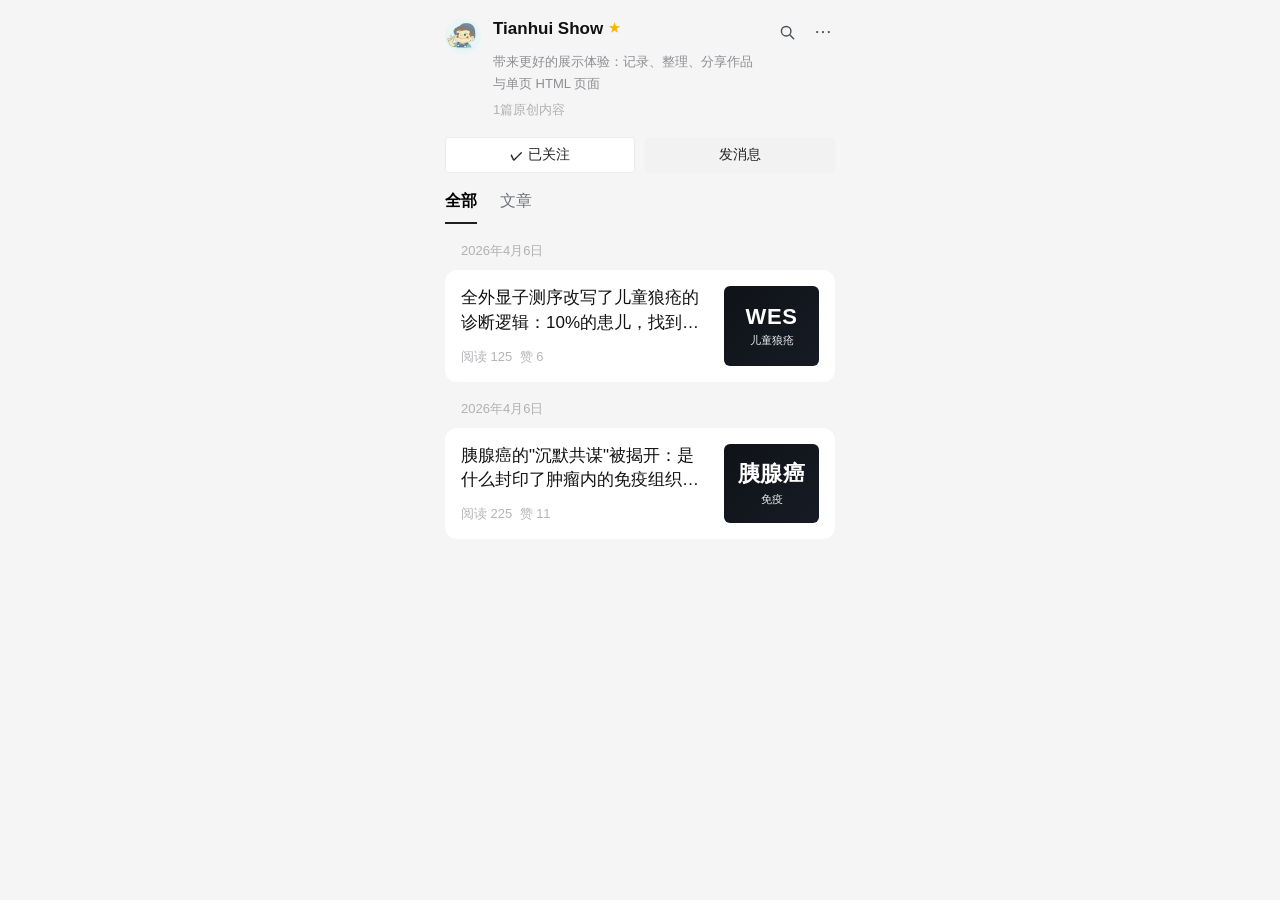
==== index.html @ ac1d1310 "初始创建" ====
<!doctype html>
<html lang="zh-CN">
<head>
  <meta charset="utf-8" />
  <meta name="viewport" content="width=device-width, initial-scale=1" />
  <title>Tianhui Show</title>
  <meta
    name="description"
    content="用于展示单页 HTML 作品与学术内容的静态站点，可直接通过链接访问。"
  />
  <link rel="stylesheet" href="/styles.css" />
</head>
<body>
  <main class="page">
    <section class="wechat-home">
      <header class="account-header">
        <div class="account-main">
          <img class="avatar" src="/assets/avatar.jpeg" alt="头像" />
          <div class="account-copy">
            <div class="account-title-row">
              <h1 class="account-name">Tianhui Show</h1>
              <span class="account-badge">★</span>
            </div>
            <p class="account-desc">带来更好的展示体验：记录、整理、分享作品与单页 HTML 页面</p>
            <p class="account-meta">1篇原创内容</p>
          </div>
        </div>

        <div class="account-tools" aria-hidden="true">
          <span class="tool-icon">
            <svg viewBox="0 0 24 24" role="img" aria-hidden="true">
              <circle cx="11" cy="11" r="5.7"></circle>
              <path d="M15.6 15.6L20 20"></path>
            </svg>
          </span>
          <span class="tool-icon">
            <svg viewBox="0 0 24 24" role="img" aria-hidden="true">
              <circle cx="5" cy="12" r="1.35"></circle>
              <circle cx="12" cy="12" r="1.35"></circle>
              <circle cx="19" cy="12" r="1.35"></circle>
            </svg>
          </span>
        </div>
      </header>

      <div class="action-row">
        <a class="action-button action-button-primary" href="/works/03-wes-pediatric-lupus-slot-driven-tool-standalone.html">
          <span class="action-check">✓</span>
          已关注
        </a>
        <a class="action-button" href="#guide">发消息</a>
      </div>

      <nav class="tab-row" aria-label="内容分类">
        <a class="tab-link tab-link-active" href="#articles">全部</a>
        <span class="tab-link">文章</span>
      </nav>

      <section class="article-feed" id="articles">
        <article class="feed-card">
          <p class="feed-date">2026年4月6日</p>
          <a class="feed-card-link" href="/works/03-wes-pediatric-lupus-slot-driven-tool-standalone.html">
            <div class="feed-card-body">
              <div class="feed-copy">
                <h2>全外显子测序改写了儿童狼疮的诊断逻辑：10%的患儿，找到了真正的病因</h2>
                <p class="feed-stats">阅读 125&nbsp;&nbsp;赞 6</p>
              </div>
              <div class="feed-cover">
                <span>WES</span>
                <small>儿童狼疮</small>
              </div>
            </div>
          </a>
        </article>
      </section>

      <section class="article-feed" id="articles">
        <article class="feed-card">
          <p class="feed-date">2026年4月6日</p>
          <a class="feed-card-link" href="/works/04-pancreatic-cancer-tls-mechanism-standalone.html">
            <div class="feed-card-body">
              <div class="feed-copy">
                <h2>胰腺癌的"沉默共谋"被揭开：是什么封印了肿瘤内的免疫组织能力？</h2>
                <p class="feed-stats">阅读 225&nbsp;&nbsp;赞 11</p>
              </div>
              <div class="feed-cover">
                <span> 胰腺癌</span>
                <small>免疫</small>
              </div>
            </div>
          </a>
        </article>
      </section>




    </section>
  </main>
</body>
</html>
---- styles.css ----
:root {
  --bg: #f5f5f5;
  --surface: #ffffff;
  --surface-soft: #f2f2f2;
  --text: #111111;
  --muted: #8e8e93;
  --line: #ededed;
  --accent: #000000;
  --shadow: none;
}

* {
  box-sizing: border-box;
}

body {
  margin: 0;
  min-height: 100vh;
  background: var(--bg);
  color: var(--text);
  font-family: "PingFang SC", "Hiragino Sans GB", "Microsoft YaHei", sans-serif;
}

a {
  color: inherit;
  text-decoration: none;
}

.page {
  width: min(100%, 414px);
  margin: 0 auto;
  padding: 18px 12px 40px;
}

.wechat-home {
  min-height: calc(100vh - 58px);
}

.account-header {
  display: flex;
  align-items: flex-start;
  justify-content: space-between;
  gap: 10px;
}

.account-main {
  display: flex;
  gap: 12px;
  min-width: 0;
}

.avatar {
  width: 36px;
  height: 36px;
  border-radius: 50%;
  flex: none;
  object-fit: cover;
}

.account-copy {
  min-width: 0;
}

.account-title-row {
  display: flex;
  align-items: center;
  gap: 5px;
}

.account-name {
  margin: 0;
  font-size: 17px;
  line-height: 1.3;
  font-weight: 600;
  letter-spacing: 0;
}

.account-badge {
  color: #f7b500;
  font-size: 13px;
  transform: translateY(-1px);
}

.account-desc,
.account-meta,
.feed-date,
.feed-summary,
.feed-stats,
.guide-block p {
  margin: 0;
}

.account-desc {
  margin-top: 11px;
  color: var(--muted);
  font-size: 13px;
  line-height: 1.7;
}

.account-meta {
  margin-top: 6px;
  color: #b1b1b4;
  font-size: 13px;
}

.account-tools {
  display: flex;
  align-items: center;
  gap: 12px;
  color: #4a4f55;
  padding-top: 2px;
}

.tool-icon {
  display: inline-flex;
  align-items: center;
  justify-content: center;
  width: 24px;
  height: 24px;
}

.tool-icon svg {
  width: 20px;
  height: 20px;
  fill: none;
  stroke: currentColor;
  stroke-width: 1.7;
  stroke-linecap: round;
  stroke-linejoin: round;
}

.tool-icon:last-child svg {
  fill: currentColor;
  stroke: none;
}

.action-row {
  display: flex;
  gap: 10px;
  margin-top: 18px;
}

.action-button {
  flex: 1;
  min-height: 36px;
  padding: 0 14px;
  display: inline-flex;
  align-items: center;
  justify-content: center;
  gap: 5px;
  border-radius: 4px;
  border: 0;
  background: #f2f2f2;
  font-size: 14px;
  color: #222222;
}

.action-button-primary {
  background: #fff;
  box-shadow: inset 0 0 0 1px #ececec;
}

.action-check {
  font-size: 13px;
  font-weight: 600;
}

.tab-row {
  display: flex;
  gap: 23px;
  margin-top: 18px;
}

.tab-link {
  position: relative;
  padding-bottom: 12px;
  color: #6e737a;
  font-size: 16px;
}

.tab-link-active {
  color: var(--accent);
  font-weight: 600;
}

.tab-link-active::after {
  content: "";
  position: absolute;
  left: 0;
  right: 0;
  bottom: 0;
  height: 2px;
  background: #1f1f1f;
}

.article-feed {
  margin-top: 18px;
}

.feed-card + .feed-card {
  margin-top: 16px;
}

.feed-date {
  margin-bottom: 10px;
  padding-left: 16px;
  color: #b1b1b4;
  font-size: 13px;
}

.feed-card-link {
  display: block;
}

.feed-card-body {
  display: flex;
  align-items: stretch;
  gap: 14px;
  padding: 16px;
  border-radius: 12px;
  background: var(--surface);
  box-shadow: var(--shadow);
}

.feed-copy {
  flex: 1;
  min-width: 0;
}

.feed-copy h2 {
  margin: 0;
  font-size: 17px;
  line-height: 1.45;
  font-weight: 400;
  display: -webkit-box;
  -webkit-line-clamp: 2;
  -webkit-box-orient: vertical;
  overflow: hidden;
}

.feed-stats {
  margin-top: 12px;
  color: #b4b5b8;
  font-size: 13px;
}

.feed-cover {
  width: 95px;
  min-width: 95px;
  border-radius: 6px;
  background: linear-gradient(135deg, #0f1217 0%, #171b25 100%);
  display: flex;
  flex-direction: column;
  align-items: center;
  justify-content: center;
  color: #fff;
  font-size: 22px;
  font-weight: 700;
  letter-spacing: 0.03em;
}

.feed-cover small {
  margin-top: 3px;
  font-size: 11px;
  font-weight: 500;
  letter-spacing: 0;
  opacity: 0.92;
}

.guide-block {
  margin-top: 18px;
  padding: 16px;
  border-radius: 12px;
  background: rgba(255, 255, 255, 0.78);
  border: 1px solid var(--line);
}

.guide-block h2 {
  margin: 0 0 10px;
  font-size: 15px;
  font-weight: 600;
}

.guide-block p {
  color: #8c9199;
  font-size: 13px;
  line-height: 1.8;
}

.guide-block p + p {
  margin-top: 6px;
}

code {
  padding: 0.08em 0.35em;
  border-radius: 4px;
  background: var(--surface-soft);
  font-size: 0.95em;
}

@media (max-width: 420px) {
  .account-name {
    font-size: 17px;
  }

  .feed-card-body {
    gap: 12px;
  }

  .feed-cover {
    width: 84px;
    min-width: 84px;
    font-size: 21px;
  }
}
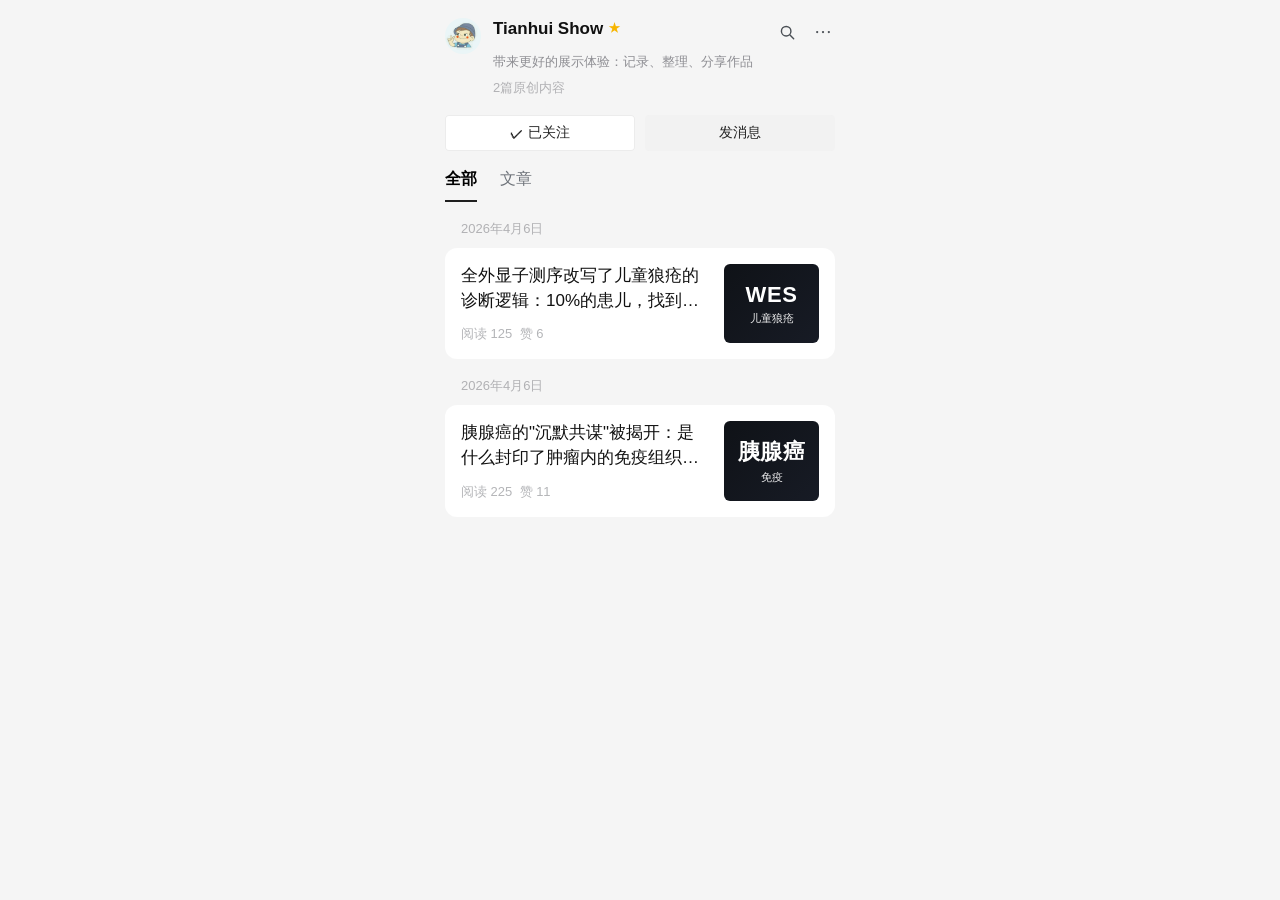
==== commit 5c39dfe9: "使用 cloud 全球加速 R2 来 CDN 图片" ====
--- a/index.html
+++ b/index.html
@@ -21,8 +21,8 @@
               <h1 class="account-name">Tianhui Show</h1>
               <span class="account-badge">★</span>
             </div>
-            <p class="account-desc">带来更好的展示体验：记录、整理、分享作品与单页 HTML 页面</p>
-            <p class="account-meta">1篇原创内容</p>
+            <p class="account-desc">带来更好的展示体验：记录、整理、分享作品</p>
+            <p class="account-meta">2篇原创内容</p>
           </div>
         </div>
 
@@ -44,7 +44,7 @@
       </header>
 
       <div class="action-row">
-        <a class="action-button action-button-primary" href="/works/03-wes-pediatric-lupus-slot-driven-tool-standalone.html">
+        <a class="action-button action-button-primary" href="/works/wes-pediatric-lupus.html">
           <span class="action-check">✓</span>
           已关注
         </a>
@@ -59,7 +59,7 @@
       <section class="article-feed" id="articles">
         <article class="feed-card">
           <p class="feed-date">2026年4月6日</p>
-          <a class="feed-card-link" href="/works/03-wes-pediatric-lupus-slot-driven-tool-standalone.html">
+          <a class="feed-card-link" href="/works/wes-pediatric-lupus.html">
             <div class="feed-card-body">
               <div class="feed-copy">
                 <h2>全外显子测序改写了儿童狼疮的诊断逻辑：10%的患儿，找到了真正的病因</h2>
@@ -77,7 +77,7 @@
       <section class="article-feed" id="articles">
         <article class="feed-card">
           <p class="feed-date">2026年4月6日</p>
-          <a class="feed-card-link" href="/works/04-pancreatic-cancer-tls-mechanism-standalone.html">
+          <a class="feed-card-link" href="/works/pancreatic-cancer-tls-mechanism.html">
             <div class="feed-card-body">
               <div class="feed-copy">
                 <h2>胰腺癌的"沉默共谋"被揭开：是什么封印了肿瘤内的免疫组织能力？</h2>
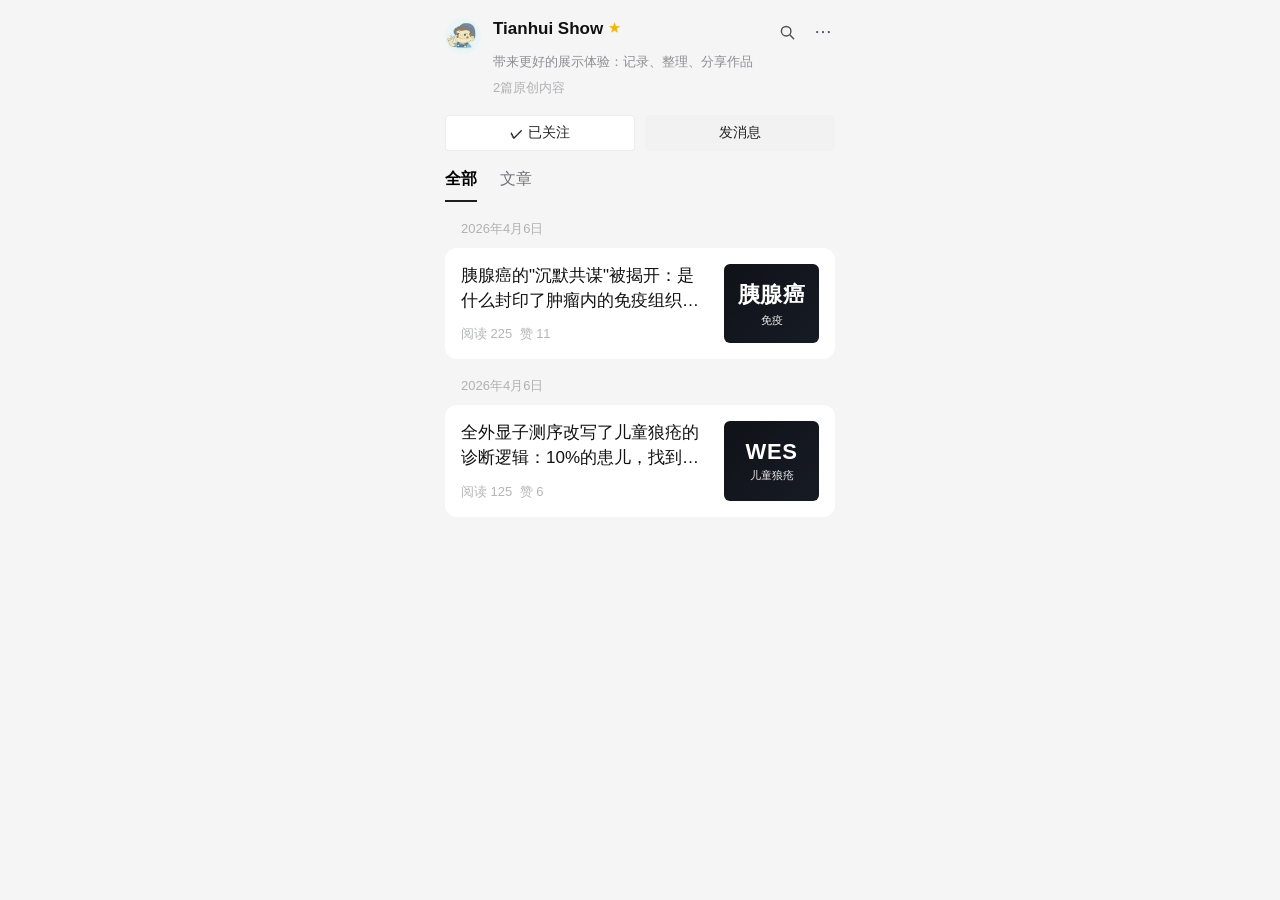
==== commit 143eb44f: "更改标签顺序" ====
--- a/index.html
+++ b/index.html
@@ -56,23 +56,7 @@
         <span class="tab-link">文章</span>
       </nav>
 
-      <section class="article-feed" id="articles">
-        <article class="feed-card">
-          <p class="feed-date">2026年4月6日</p>
-          <a class="feed-card-link" href="/works/wes-pediatric-lupus.html">
-            <div class="feed-card-body">
-              <div class="feed-copy">
-                <h2>全外显子测序改写了儿童狼疮的诊断逻辑：10%的患儿，找到了真正的病因</h2>
-                <p class="feed-stats">阅读 125&nbsp;&nbsp;赞 6</p>
-              </div>
-              <div class="feed-cover">
-                <span>WES</span>
-                <small>儿童狼疮</small>
-              </div>
-            </div>
-          </a>
-        </article>
-      </section>
+
 
       <section class="article-feed" id="articles">
         <article class="feed-card">
@@ -92,7 +76,23 @@
         </article>
       </section>
 
-
+      <section class="article-feed" id="articles">
+        <article class="feed-card">
+          <p class="feed-date">2026年4月6日</p>
+          <a class="feed-card-link" href="/works/wes-pediatric-lupus.html">
+            <div class="feed-card-body">
+              <div class="feed-copy">
+                <h2>全外显子测序改写了儿童狼疮的诊断逻辑：10%的患儿，找到了真正的病因</h2>
+                <p class="feed-stats">阅读 125&nbsp;&nbsp;赞 6</p>
+              </div>
+              <div class="feed-cover">
+                <span>WES</span>
+                <small>儿童狼疮</small>
+              </div>
+            </div>
+          </a>
+        </article>
+      </section>
 
 
     </section>
